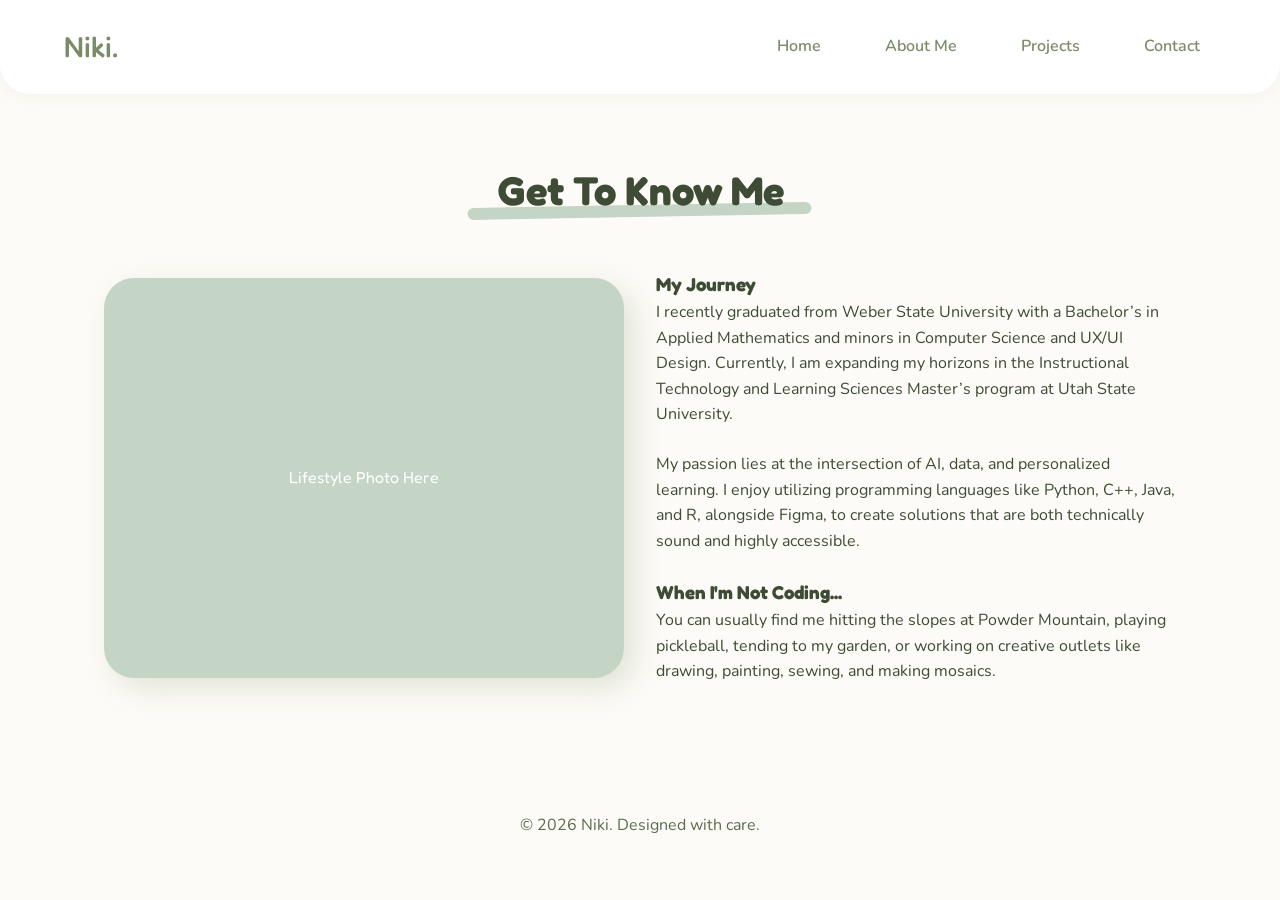
==== about.html @ 7367b1ce "Huge Start" ====
<!DOCTYPE html>
<html lang="en">
<head>
    <meta charset="UTF-8">
    <meta name="viewport" content="width=device-width, initial-scale=1.0">
    <title>About Me | Niki</title>
    <link rel="stylesheet" href="styles.css">
</head>
<body>

    <nav>
        <div class="logo">Niki.</div>
        <ul class="nav-links">
            <li><a href="index.html">Home</a></li>
            <li><a href="about.html" class="active">About Me</a></li>
            <li><a href="projects.html">Projects</a></li>
            <li><a href="contact.html">Contact</a></li>
        </ul>
    </nav>

    <div class="container">
        <h2 class="section-title">Get To Know Me</h2>
        
        <div class="grid" style="align-items: center;">
            <div class="image-placeholder" style="width: 100%; height: 400px; border-radius: 30px;">
                <span style="color: white; font-family: 'Fredoka';">Lifestyle Photo Here</span>
            </div>
            
            <div class="about-content">
                <h3>My Journey</h3>
                <p style="margin-bottom: 1.5rem;">I recently graduated from Weber State University with a Bachelor’s in Applied Mathematics and minors in Computer Science and UX/UI Design. Currently, I am expanding my horizons in the Instructional Technology and Learning Sciences Master’s program at Utah State University.</p>
                <p style="margin-bottom: 1.5rem;">My passion lies at the intersection of AI, data, and personalized learning. I enjoy utilizing programming languages like Python, C++, Java, and R, alongside Figma, to create solutions that are both technically sound and highly accessible.</p>
                
                <h3>When I'm Not Coding...</h3>
                <p>You can usually find me hitting the slopes at Powder Mountain, playing pickleball, tending to my garden, or working on creative outlets like drawing, painting, sewing, and making mosaics.</p>
            </div>
        </div>
    </div>

    <footer>
        <p>&copy; 2026 Niki. Designed with care.</p>
    </footer>

</body>
</html>
---- styles.css ----
/* Google Fonts Import */
@import url('https://fonts.googleapis.com/css2?family=Fredoka:wght@400;500&family=Nunito:wght@400;600;700&display=swap');

/* CSS Variables for our Sage Green & Cream Theme */
:root {
    --cream: #FDFBF7;
    --cream-darker: #F4EFE6;
    --sage-light: #C5D5C5;
    --sage-main: #9CAF88;
    --sage-dark: #7A8B68;
    --text-dark: #3E4B35;
    --text-light: #5A6B4E;
}

/* Global Styles */
* {
    margin: 0;
    padding: 0;
    box-sizing: border-box;
}

body {
    font-family: 'Nunito', sans-serif;
    background-color: var(--cream);
    color: var(--text-dark);
    line-height: 1.6;
    overflow-x: hidden;
}

h1, h2, h3, h4 {
    font-family: 'Fredoka', sans-serif;
    color: var(--text-dark);
}

a {
    text-decoration: none;
    color: var(--sage-dark);
    transition: color 0.3s ease;
}

a:hover {
    color: var(--sage-main);
}

/* Navigation - Ribbon Accent Style */
nav {
    background-color: white;
    padding: 1.5rem 5%;
    display: flex;
    justify-content: space-between;
    align-items: center;
    box-shadow: 0 4px 15px rgba(156, 175, 136, 0.1);
    border-radius: 0 0 30px 30px; /* Curvy bottom edges */
    margin-bottom: 2rem;
}

.logo {
    font-family: 'Fredoka', sans-serif;
    font-size: 1.8rem;
    color: var(--sage-dark);
    font-weight: 500;
}

.nav-links {
    list-style: none;
    display: flex;
    gap: 2rem;
}

.nav-links li a {
    font-weight: 600;
    position: relative;
    padding: 0.5rem 1rem;
}

/* The Ribbon Accent for Navigation */
.nav-links li a.active::after, .nav-links li a:hover::after {
    content: '';
    position: absolute;
    bottom: -5px;
    left: 50%;
    transform: translateX(-50%);
    width: 80%;
    height: 8px;
    background-color: var(--sage-light);
    border-radius: 10px;
    z-index: -1;
}

/* Main Layout Setup */
.container {
    max-width: 1200px;
    margin: 0 auto;
    padding: 2rem 5%;
}

/* Hero Section */
.hero {
    display: flex;
    align-items: center;
    justify-content: space-between;
    gap: 4rem;
    min-height: 70vh;
}

.hero-text {
    flex: 1;
}

.hero-text h1 {
    font-size: 3.5rem;
    margin-bottom: 1rem;
}

.hero-text p {
    font-size: 1.2rem;
    color: var(--text-light);
    margin-bottom: 2rem;
}

.hero-image {
    flex: 1;
    display: flex;
    justify-content: center;
}

/* Curvy Picture Frame */
.image-placeholder {
    width: 350px;
    height: 350px;
    background-color: var(--sage-light);
    border-radius: 50%;
    box-shadow: 10px 10px 30px rgba(156, 175, 136, 0.3);
    overflow: hidden;
    display: flex;
    align-items: center;
    justify-content: center;
}

.image-placeholder img {
    width: 100%;
    height: 100%;
    object-fit: cover;
    object-position: center 20%;
}

/* Buttons */
.btn {
    display: inline-block;
    padding: 0.8rem 2rem;
    background-color: var(--sage-main);
    color: white;
    border-radius: 30px; /* Curvy edges */
    font-weight: 600;
    box-shadow: 0 4px 10px rgba(156, 175, 136, 0.4);
    transition: transform 0.3s ease, background-color 0.3s ease;
}

.btn:hover {
    background-color: var(--sage-dark);
    color: white;
    transform: translateY(-3px);
}

/* Sections & Cards */
.section-title {
    text-align: center;
    font-size: 2.5rem;
    margin-bottom: 3rem;
    position: relative;
    display: inline-block;
    left: 50%;
    transform: translateX(-50%);
}

/* Ribbon accent for titles */
.section-title::after {
    content: '';
    position: absolute;
    bottom: 5px;
    left: -10%;
    width: 120%;
    height: 12px;
    background-color: var(--sage-light);
    border-radius: 10px;
    z-index: -1;
    transform: rotate(-1deg);
}

.grid {
    display: grid;
    grid-template-columns: repeat(auto-fit, minmax(300px, 1fr));
    gap: 2rem;
}

.card {
    background: white;
    padding: 2rem;
    border-radius: 30px; /* Curvy */
    box-shadow: 0 10px 25px rgba(156, 175, 136, 0.1);
    transition: transform 0.3s ease;
    border-top: 8px solid var(--sage-light); /* Ribbon-like top accent */
}

.card:hover {
    transform: translateY(-5px);
}

.card h3 {
    margin-bottom: 1rem;
    font-size: 1.5rem;
}

.tag-container {
    display: flex;
    flex-wrap: wrap;
    gap: 0.5rem;
    margin-bottom: 1.5rem;
}

.tag {
    background-color: var(--cream-darker);
    color: var(--sage-dark);
    padding: 0.3rem 0.8rem;
    border-radius: 15px;
    font-size: 0.85rem;
    font-weight: 600;
}

/* Forms */
form {
    background: white;
    padding: 3rem;
    border-radius: 40px;
    box-shadow: 0 10px 25px rgba(156, 175, 136, 0.1);
    max-width: 600px;
    margin: 0 auto;
}

.input-group {
    margin-bottom: 1.5rem;
}

.input-group label {
    display: block;
    margin-bottom: 0.5rem;
    font-weight: 600;
}

.input-group input, .input-group textarea {
    width: 100%;
    padding: 1rem;
    border: 2px solid var(--cream-darker);
    border-radius: 20px;
    font-family: inherit;
    background-color: var(--cream);
    transition: border-color 0.3s ease;
}

.input-group input:focus, .input-group textarea:focus {
    outline: none;
    border-color: var(--sage-main);
}

/* Footer */
footer {
    text-align: center;
    padding: 2rem;
    color: var(--text-light);
    margin-top: 4rem;
}
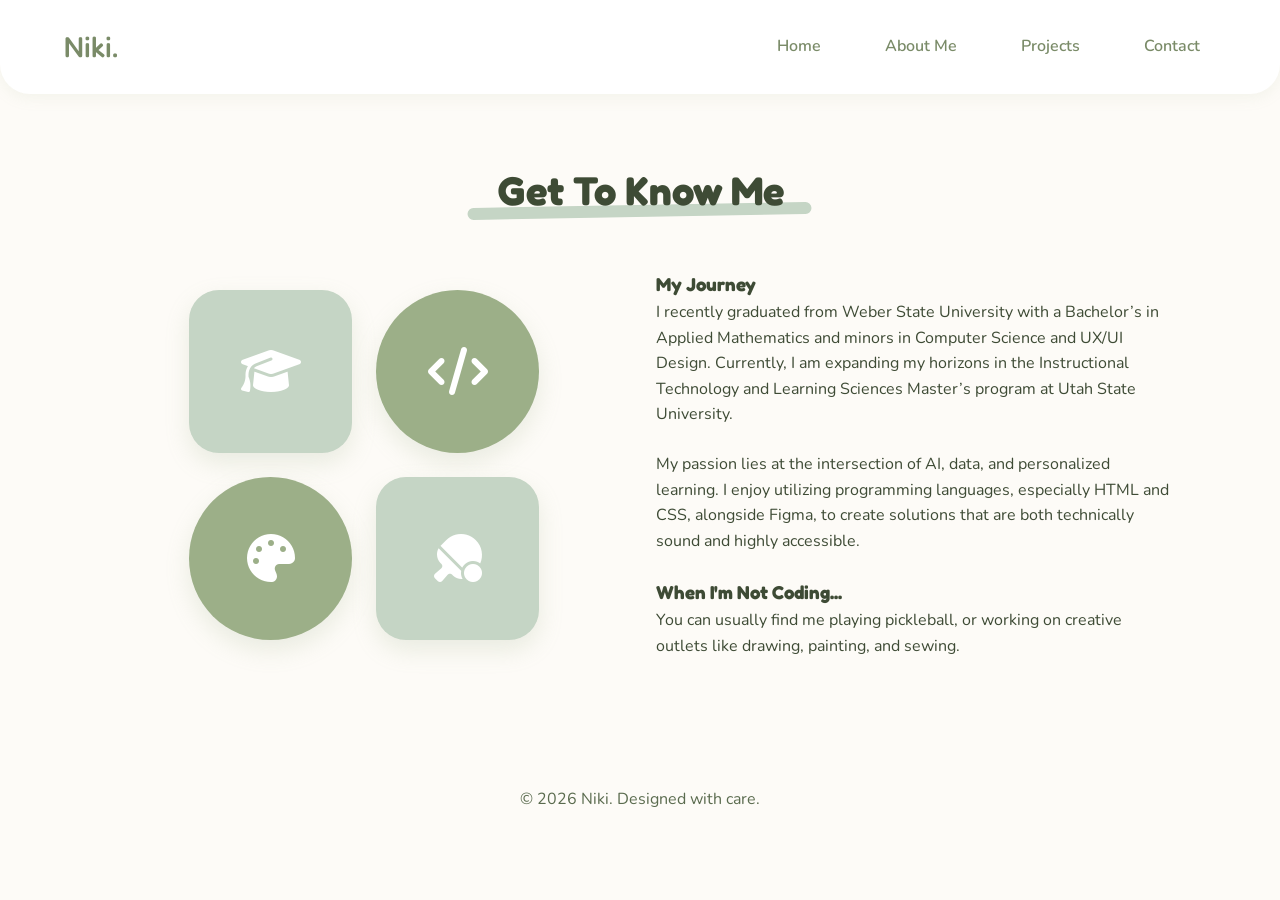
==== commit 94092721: "updates made" ====
--- a/about.html
+++ b/about.html
@@ -5,6 +5,8 @@
     <meta name="viewport" content="width=device-width, initial-scale=1.0">
     <title>About Me | Niki</title>
     <link rel="stylesheet" href="styles.css">
+    <!-- Adds the Font Awesome Icon Library -->
+    <link rel="stylesheet" href="https://cdnjs.cloudflare.com/ajax/libs/font-awesome/6.4.0/css/all.min.css">
 </head>
 <body>
 
@@ -22,17 +24,34 @@
         <h2 class="section-title">Get To Know Me</h2>
         
         <div class="grid" style="align-items: center;">
-            <div class="image-placeholder" style="width: 100%; height: 400px; border-radius: 30px;">
-                <span style="color: white; font-family: 'Fredoka';">Lifestyle Photo Here</span>
+            
+            <!-- New Icon Mosaic Layout -->
+            <div class="icon-mosaic">
+                <!-- Education Icon -->
+                <div class="icon-card shape-1">
+                    <i class="fa-solid fa-graduation-cap"></i>
+                </div>
+                <!-- Coding/Tech Icon -->
+                <div class="icon-card shape-2">
+                    <i class="fa-solid fa-code"></i>
+                </div>
+                <!-- Art/Design Icon -->
+                <div class="icon-card shape-3">
+                    <i class="fa-solid fa-palette"></i>
+                </div>
+                <!-- Pickleball/Hobbies Icon -->
+                <div class="icon-card shape-4">
+                    <i class="fa-solid fa-table-tennis-paddle-ball"></i>
+                </div>
             </div>
             
             <div class="about-content">
                 <h3>My Journey</h3>
                 <p style="margin-bottom: 1.5rem;">I recently graduated from Weber State University with a Bachelor’s in Applied Mathematics and minors in Computer Science and UX/UI Design. Currently, I am expanding my horizons in the Instructional Technology and Learning Sciences Master’s program at Utah State University.</p>
-                <p style="margin-bottom: 1.5rem;">My passion lies at the intersection of AI, data, and personalized learning. I enjoy utilizing programming languages like Python, C++, Java, and R, alongside Figma, to create solutions that are both technically sound and highly accessible.</p>
+                <p style="margin-bottom: 1.5rem;">My passion lies at the intersection of AI, data, and personalized learning. I enjoy utilizing programming languages, especially HTML and CSS, alongside Figma, to create solutions that are both technically sound and highly accessible.</p>
                 
                 <h3>When I'm Not Coding...</h3>
-                <p>You can usually find me hitting the slopes at Powder Mountain, playing pickleball, tending to my garden, or working on creative outlets like drawing, painting, sewing, and making mosaics.</p>
+                <p>You can usually find me playing pickleball, or working on creative outlets like drawing, painting, and sewing.</p>
             </div>
         </div>
     </div>
--- a/styles.css
+++ b/styles.css
@@ -268,4 +268,58 @@
     padding: 2rem;
     color: var(--text-light);
     margin-top: 4rem;
+}
+
+/* --- Icon Mosaic Layout --- */
+.icon-mosaic {
+    display: grid;
+    grid-template-columns: repeat(2, 1fr);
+    gap: 1.5rem;
+    width: 100%;
+    max-width: 350px;
+    margin: 0 auto;
+}
+
+.icon-card {
+    background-color: var(--sage-light);
+    aspect-ratio: 1; /* Keeps them perfectly square */
+    display: flex;
+    align-items: center;
+    justify-content: center;
+    font-size: 3rem;
+    color: white;
+    box-shadow: 0 10px 25px rgba(156, 175, 136, 0.2);
+    transition: transform 0.3s ease, background-color 0.3s ease;
+}
+
+.icon-card:hover {
+    transform: translateY(-5px);
+    background-color: var(--sage-main);
+}
+
+/* Creating unique, playful shapes for each icon */
+.shape-1 {
+    border-radius: 30px; 
+}
+
+.shape-2 {
+    border-radius: 50%;
+    background-color: var(--sage-main);
+}
+
+.shape-3 {
+    border-radius: 50%;
+    background-color: var(--sage-main);
+}
+
+.shape-4 {
+    border-radius: 30px; 
+}
+
+/* Narrow & Centered Text Style */
+.text-narrow {
+    max-width: 600px;
+    margin: 0 auto; /* The 'auto' pushes equally on the left and right to center it */
+    text-align: center;
+    line-height: 1.8; /* Adds a little extra breathing room between lines */
 }
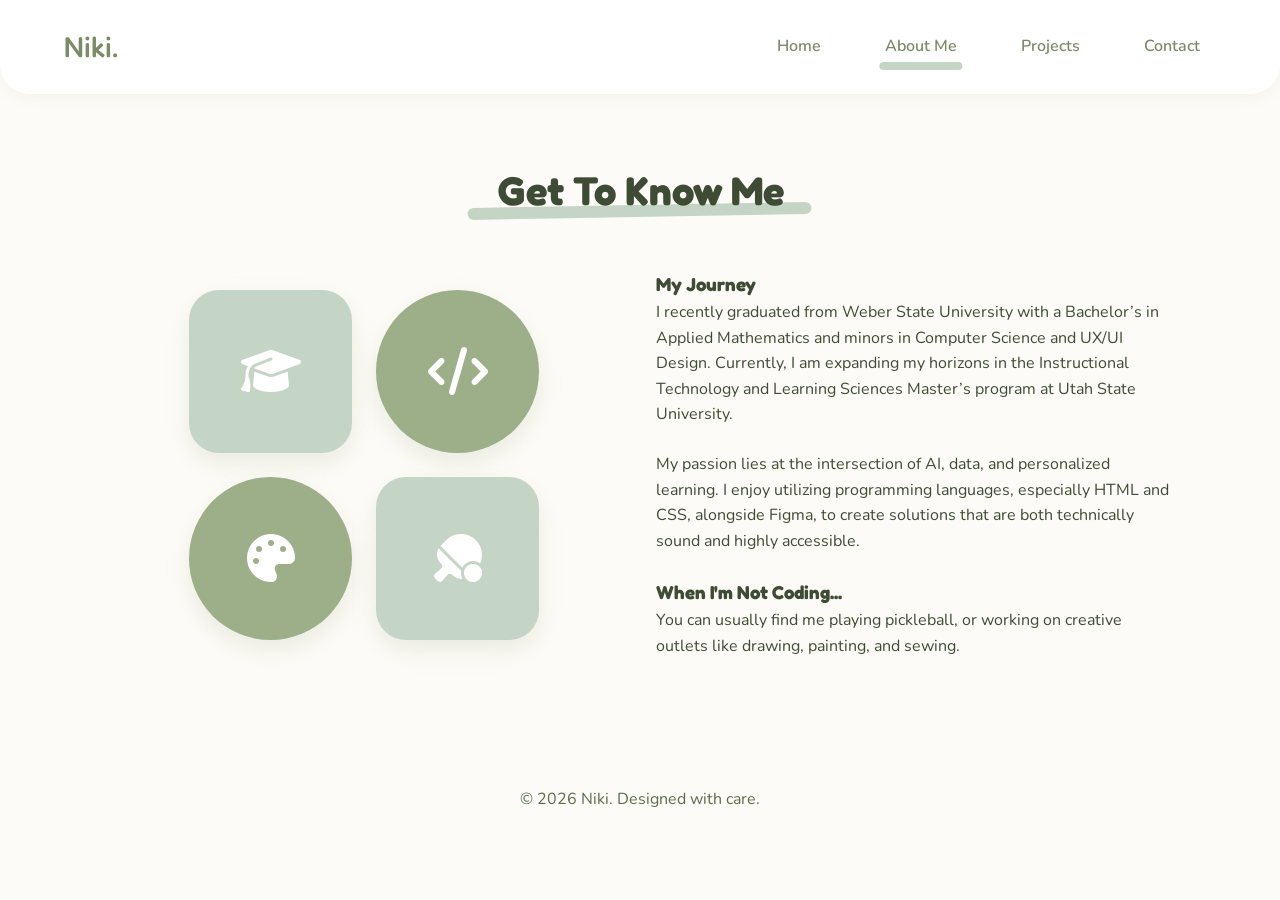
==== commit d6061726: "script added to bottom of html pages" ====
--- a/about.html
+++ b/about.html
@@ -12,11 +12,19 @@
 
     <nav>
         <div class="logo">Niki.</div>
-        <ul class="nav-links">
-            <li><a href="index.html">Home</a></li>
+        
+        <!-- The Hamburger Icon -->
+        <div class="hamburger" id="hamburger">
+            <span class="bar"></span>
+            <span class="bar"></span>
+            <span class="bar"></span>
+        </div>
+
+        <ul class="nav-links" id="nav-links">
+            <li><a href="index.html" >Home</a></li>
             <li><a href="about.html" class="active">About Me</a></li>
-            <li><a href="projects.html">Projects</a></li>
-            <li><a href="contact.html">Contact</a></li>
+            <li><a href="projects.html" >Projects</a></li>
+            <li><a href="contact.html" >Contact</a></li>
         </ul>
     </nav>
 
@@ -60,5 +68,15 @@
         <p>&copy; 2026 Niki. Designed with care.</p>
     </footer>
 
+    <script>
+        const hamburger = document.getElementById('hamburger');
+        const navLinks = document.getElementById('nav-links');
+
+        hamburger.addEventListener('click', () => {
+            navLinks.classList.toggle('active');
+            hamburger.classList.toggle('active');
+        });
+    </script>
+    
 </body>
 </html>
--- a/styles.css
+++ b/styles.css
@@ -50,8 +50,10 @@
     justify-content: space-between;
     align-items: center;
     box-shadow: 0 4px 15px rgba(156, 175, 136, 0.1);
-    border-radius: 0 0 30px 30px; /* Curvy bottom edges */
+    border-radius: 0 0 30px 30px; 
     margin-bottom: 2rem;
+    position: relative; /* REQUIRED: Keeps the mobile dropdown anchored properly */
+    z-index: 200; /* Keeps nav above all other page content */
 }
 
 .logo {
@@ -150,7 +152,7 @@
     padding: 0.8rem 2rem;
     background-color: var(--sage-main);
     color: white;
-    border-radius: 30px; /* Curvy edges */
+    border-radius: 30px; 
     font-weight: 600;
     box-shadow: 0 4px 10px rgba(156, 175, 136, 0.4);
     transition: transform 0.3s ease, background-color 0.3s ease;
@@ -173,7 +175,6 @@
     transform: translateX(-50%);
 }
 
-/* Ribbon accent for titles */
 .section-title::after {
     content: '';
     position: absolute;
@@ -196,10 +197,10 @@
 .card {
     background: white;
     padding: 2rem;
-    border-radius: 30px; /* Curvy */
+    border-radius: 30px; 
     box-shadow: 0 10px 25px rgba(156, 175, 136, 0.1);
     transition: transform 0.3s ease;
-    border-top: 8px solid var(--sage-light); /* Ribbon-like top accent */
+    border-top: 8px solid var(--sage-light); 
 }
 
 .card:hover {
@@ -282,7 +283,7 @@
 
 .icon-card {
     background-color: var(--sage-light);
-    aspect-ratio: 1; /* Keeps them perfectly square */
+    aspect-ratio: 1; 
     display: flex;
     align-items: center;
     justify-content: center;
@@ -297,29 +298,124 @@
     background-color: var(--sage-main);
 }
 
-/* Creating unique, playful shapes for each icon */
-.shape-1 {
-    border-radius: 30px; 
-}
-
-.shape-2 {
-    border-radius: 50%;
-    background-color: var(--sage-main);
-}
-
-.shape-3 {
-    border-radius: 50%;
-    background-color: var(--sage-main);
-}
-
-.shape-4 {
-    border-radius: 30px; 
-}
+.shape-1 { border-radius: 30px; }
+.shape-2 { border-radius: 50%; background-color: var(--sage-main); }
+.shape-3 { border-radius: 50%; background-color: var(--sage-main); }
+.shape-4 { border-radius: 30px; }
 
 /* Narrow & Centered Text Style */
 .text-narrow {
     max-width: 600px;
-    margin: 0 auto; /* The 'auto' pushes equally on the left and right to center it */
+    margin: 0 auto; 
     text-align: center;
-    line-height: 1.8; /* Adds a little extra breathing room between lines */
+    line-height: 1.8; 
+}
+
+
+/* ========================================= */
+/* 📱 MOBILE RESPONSIVE RULES (Max 768px)    */
+/* ========================================= */
+
+.hamburger {
+    display: none; /* Hidden on desktop */
+    cursor: pointer;
+    flex-direction: column;
+    gap: 5px;
+    z-index: 300; /* Keeps burger above the menu */
+}
+
+.hamburger .bar {
+    width: 25px;
+    height: 3px;
+    background-color: var(--text-dark); 
+    border-radius: 3px;
+    transition: all 0.3s ease;
+}
+
+@media (max-width: 768px) {
+    
+    /* --- 1. Clean Dropdown Navigation --- */
+    .hamburger {
+        display: flex; 
+    }
+
+    .nav-links {
+        position: absolute;
+        top: 100%; /* Drops exactly beneath the nav bar */
+        left: 0;
+        width: 100%;
+        background-color: white;
+        flex-direction: column;
+        align-items: center;
+        border-radius: 0 0 30px 30px;
+        box-shadow: 0 10px 15px rgba(156, 175, 136, 0.1);
+        
+        /* Hidden state for smooth animation */
+        padding: 0;
+        opacity: 0;
+        visibility: hidden;
+        transform: translateY(-10px);
+        transition: all 0.3s ease;
+    }
+
+    .nav-links.active {
+        /* Visible state */
+        opacity: 1;
+        visibility: visible;
+        transform: translateY(0);
+        padding: 2rem 0;
+        gap: 1.5rem; /* Larger tap targets for mobile */
+    }
+
+    /* Burger Animation */
+    .hamburger.active .bar:nth-child(1) { transform: translateY(8px) rotate(45deg); }
+    .hamburger.active .bar:nth-child(2) { opacity: 0; }
+    .hamburger.active .bar:nth-child(3) { transform: translateY(-8px) rotate(-45deg); }
+
+
+    /* --- 2. Hero Section (Image on Top) --- */
+    .hero {
+        flex-direction: column-reverse; /* Flips HTML order to put image first */
+        text-align: center;
+        gap: 2rem;
+        min-height: auto;
+        padding-top: 1rem;
+    }
+
+    .hero-text h1 {
+        font-size: 2.5rem; /* Scales text down */
+    }
+
+    .hero-text h2 {
+        font-size: 1.2rem !important;
+    }
+
+    /* Centers the side-by-side buttons */
+    .hero-text > div {
+        justify-content: center !important; 
+    }
+
+    .image-placeholder {
+        width: 250px; /* Scales down headshot */
+        height: 250px;
+        margin: 0 auto; /* Centers perfectly */
+    }
+
+
+    /* --- 3. General Mobile Cleanups --- */
+    .container {
+        padding: 1.5rem 5%;
+    }
+    
+    .section-title {
+        font-size: 2rem;
+    }
+
+    .grid {
+        grid-template-columns: 1fr; /* Forces exactly one column on phones */
+    }
+    
+    form {
+        padding: 2rem 1.5rem; /* Prevents form from bleeding off the screen */
+    }
 }
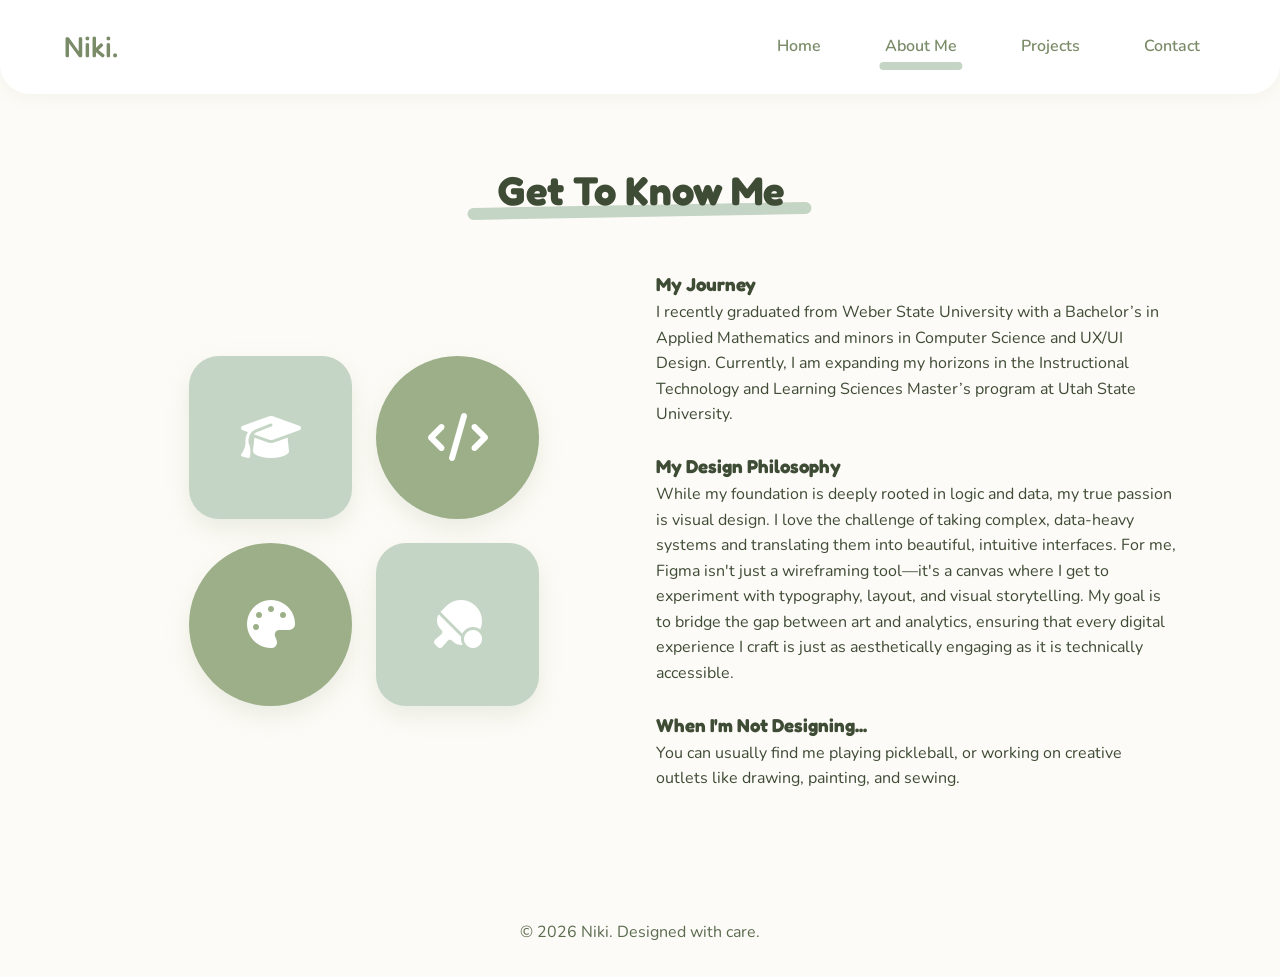
==== commit 7f090b31: "updated linked in link" ====
--- a/about.html
+++ b/about.html
@@ -56,9 +56,10 @@
             <div class="about-content">
                 <h3>My Journey</h3>
                 <p style="margin-bottom: 1.5rem;">I recently graduated from Weber State University with a Bachelor’s in Applied Mathematics and minors in Computer Science and UX/UI Design. Currently, I am expanding my horizons in the Instructional Technology and Learning Sciences Master’s program at Utah State University.</p>
-                <p style="margin-bottom: 1.5rem;">My passion lies at the intersection of AI, data, and personalized learning. I enjoy utilizing programming languages, especially HTML and CSS, alongside Figma, to create solutions that are both technically sound and highly accessible.</p>
+                <h3>My Design Philosophy</h3>
+                <p style="margin-bottom: 1.5rem;"> While my foundation is deeply rooted in logic and data, my true passion is visual design. I love the challenge of taking complex, data-heavy systems and translating them into beautiful, intuitive interfaces. For me, Figma isn't just a wireframing tool—it's a canvas where I get to experiment with typography, layout, and visual storytelling. My goal is to bridge the gap between art and analytics, ensuring that every digital experience I craft is just as aesthetically engaging as it is technically accessible.</p>
                 
-                <h3>When I'm Not Coding...</h3>
+                <h3>When I'm Not Designing...</h3>
                 <p>You can usually find me playing pickleball, or working on creative outlets like drawing, painting, and sewing.</p>
             </div>
         </div>
